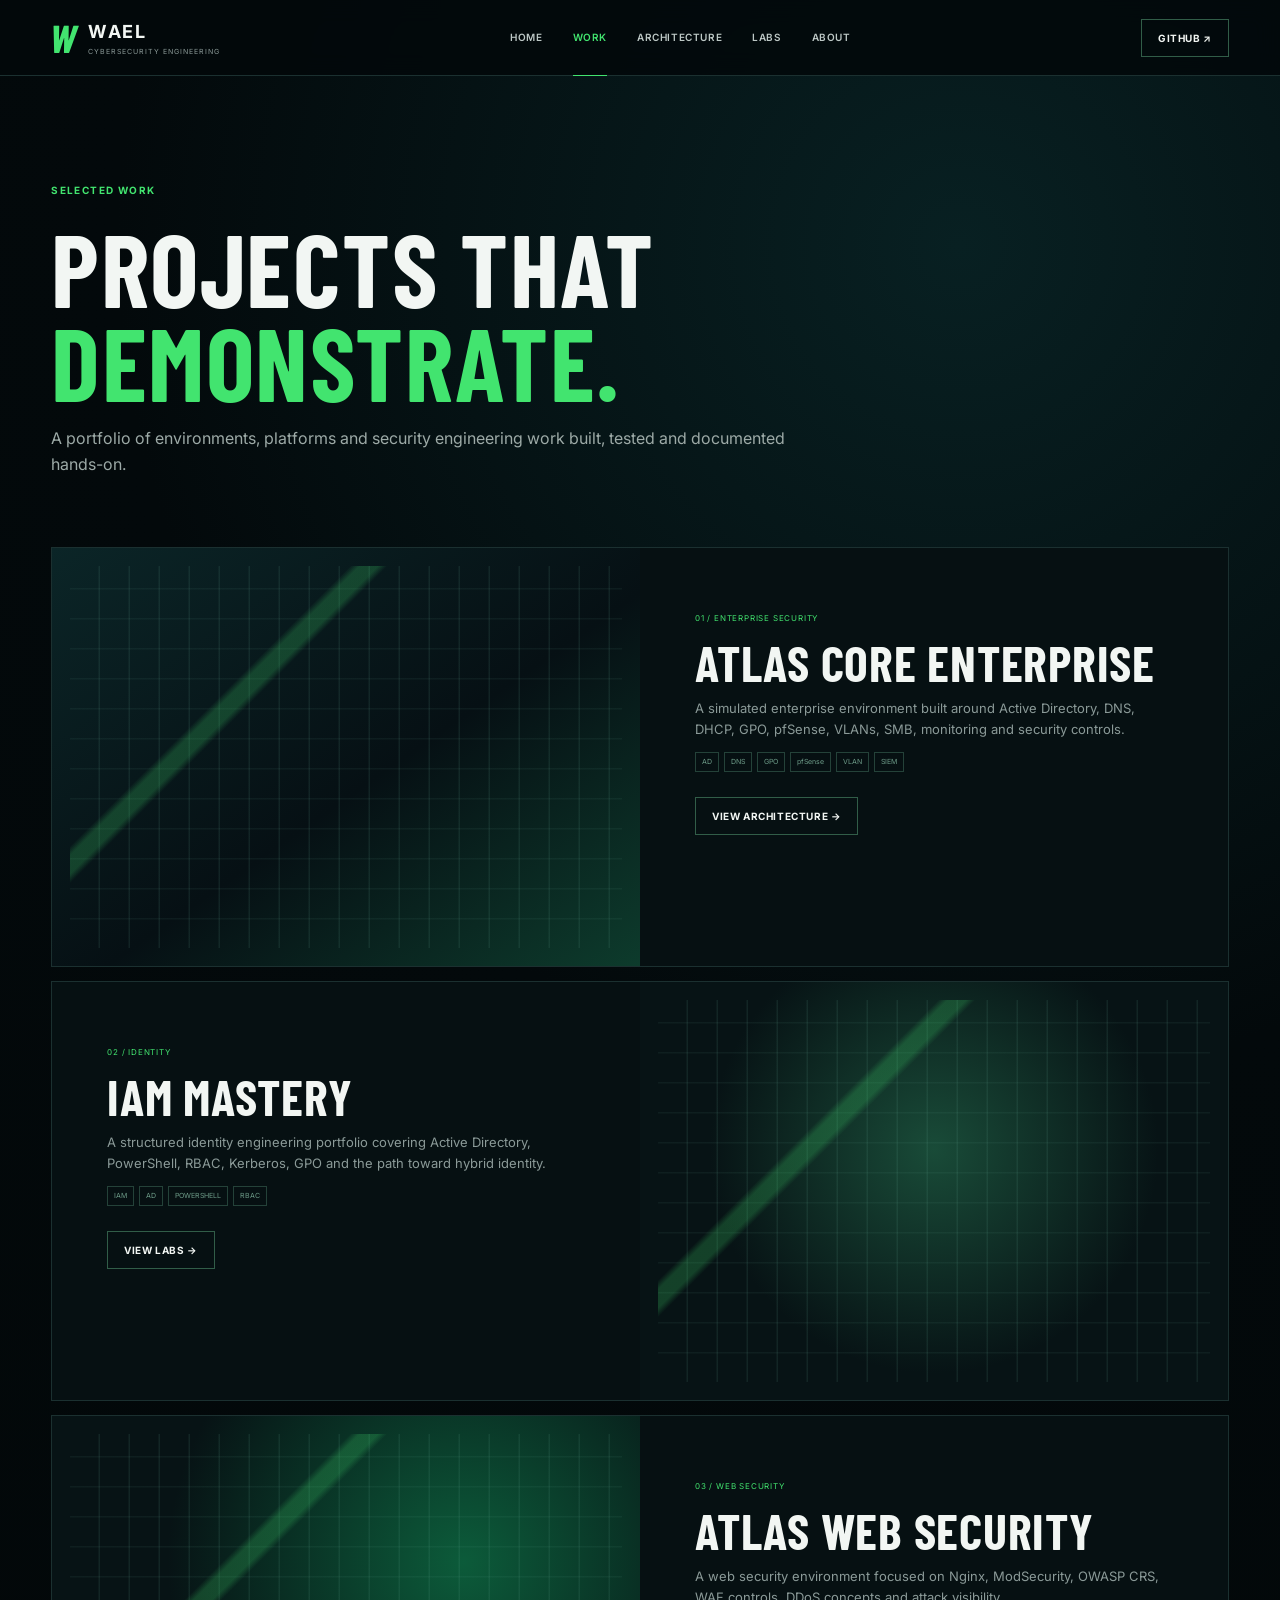
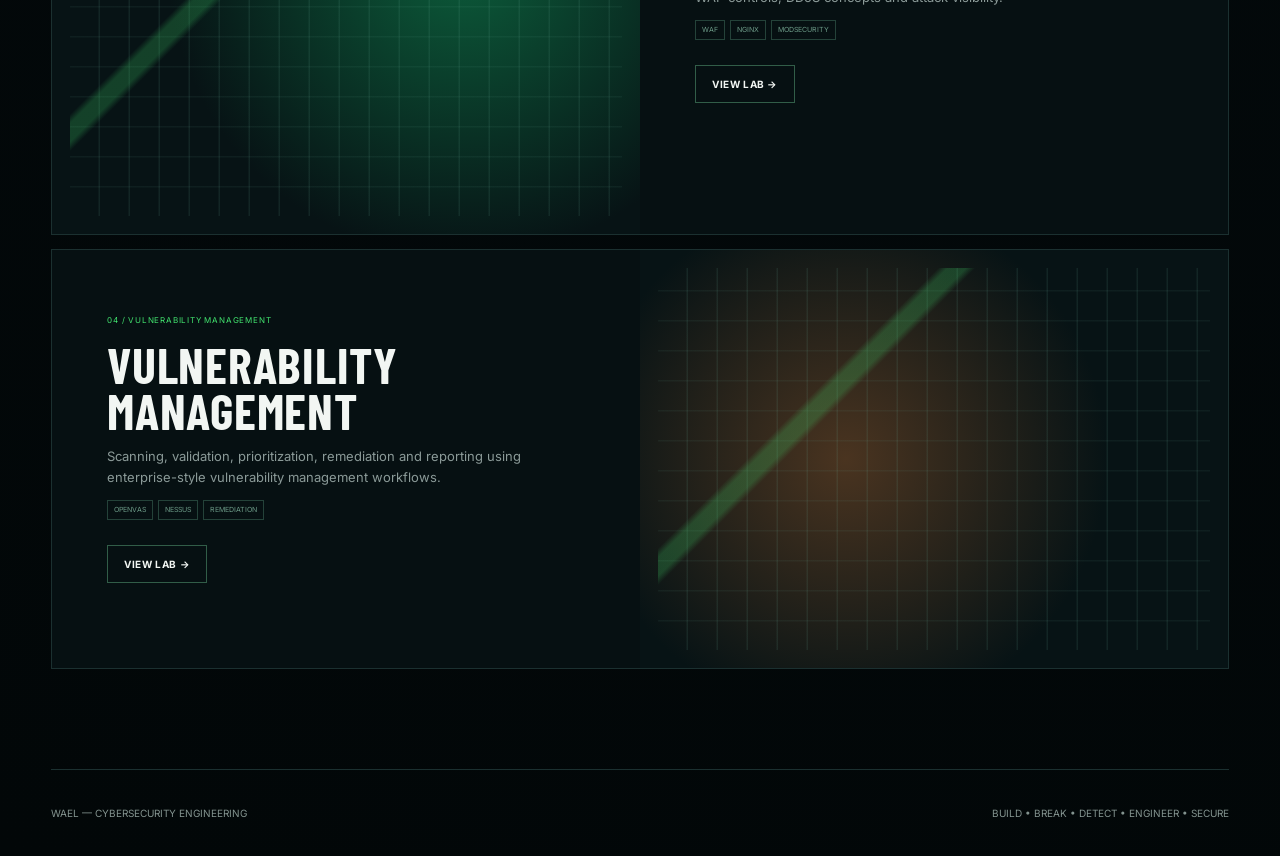
==== projects.html @ 9ad76ec5 "Add files via upload" ====
<!DOCTYPE html><html lang="en"><head><meta charset="UTF-8"><meta name="viewport" content="width=device-width, initial-scale=1.0"><title>Work | WAEL</title><link rel="stylesheet" href="css/style.css"></head><body>
<header class="nav"> <a class="brand" href="index.html"><span class="mark">W</span><span><b>WAEL</b><small>CYBERSECURITY ENGINEERING</small></span></a><nav><a href="index.html">HOME</a><a class="active" href="projects.html">WORK</a><a href="architecture.html">ARCHITECTURE</a><a href="labs.html">LABS</a><a href="about.html">ABOUT</a></nav><div class="nav-actions"><a class="github" href="https://github.com/" target="_blank">GITHUB ↗</a></div></header>
<main class="page container"><span class="eyebrow">SELECTED WORK</span><h1 class="page-title">PROJECTS THAT <span>DEMONSTRATE.</span></h1><p class="lead">A portfolio of environments, platforms and security engineering work built, tested and documented hands-on.</p>
<div class="case-list">
<article id="atlas" class="case"><div class="case-visual atlas"></div><div><span class="tag">01 / ENTERPRISE SECURITY</span><h2>ATLAS CORE ENTERPRISE</h2><p>A simulated enterprise environment built around Active Directory, DNS, DHCP, GPO, pfSense, VLANs, SMB, monitoring and security controls.</p><div class="chips"><i>AD</i><i>DNS</i><i>GPO</i><i>pfSense</i><i>VLAN</i><i>SIEM</i></div><a class="btn" href="architecture.html">VIEW ARCHITECTURE →</a></div></article>
<article id="iam" class="case reverse"><div class="case-visual identity"></div><div><span class="tag">02 / IDENTITY</span><h2>IAM MASTERY</h2><p>A structured identity engineering portfolio covering Active Directory, PowerShell, RBAC, Kerberos, GPO and the path toward hybrid identity.</p><div class="chips"><i>IAM</i><i>AD</i><i>POWERSHELL</i><i>RBAC</i></div><a class="btn" href="labs.html">VIEW LABS →</a></div></article>
<article id="waf" class="case"><div class="case-visual waf"></div><div><span class="tag">03 / WEB SECURITY</span><h2>ATLAS WEB SECURITY</h2><p>A web security environment focused on Nginx, ModSecurity, OWASP CRS, WAF controls, DDoS concepts and attack visibility.</p><div class="chips"><i>WAF</i><i>NGINX</i><i>MODSECURITY</i></div><a class="btn" href="labs.html">VIEW LAB →</a></div></article>
<article id="vuln" class="case reverse"><div class="case-visual vuln"></div><div><span class="tag">04 / VULNERABILITY MANAGEMENT</span><h2>VULNERABILITY MANAGEMENT</h2><p>Scanning, validation, prioritization, remediation and reporting using enterprise-style vulnerability management workflows.</p><div class="chips"><i>OPENVAS</i><i>NESSUS</i><i>REMEDIATION</i></div><a class="btn" href="labs.html">VIEW LAB →</a></div></article>
</div></main><footer class="footer container"><span>WAEL — CYBERSECURITY ENGINEERING</span><span>BUILD • BREAK • DETECT • ENGINEER • SECURE</span></footer><script src="js/main.js"></script></body></html>
---- css/style.css ----
@import url('https://fonts.googleapis.com/css2?family=Barlow+Condensed:wght@500;600;700&family=Inter:wght@400;500;600;700&display=swap');
:root{--bg:#03090b;--panel:#071215;--panel2:#0b171a;--line:#1b3030;--text:#f2f6f3;--muted:#8b9a98;--green:#42e46f;--green2:#1fb94b;--shadow:0 18px 50px rgba(0,0,0,.35)}
*{box-sizing:border-box}html{scroll-behavior:smooth}body{margin:0;background:radial-gradient(circle at 75% 10%,#082022 0,#03090b 35%,#020708 100%);color:var(--text);font-family:Inter,Arial,sans-serif;line-height:1.6}a{color:inherit;text-decoration:none}button{font:inherit}.container{width:min(1440px,92vw);margin:auto}.nav{height:76px;border-bottom:1px solid var(--line);display:flex;align-items:center;justify-content:space-between;padding:0 4vw;background:rgba(3,9,11,.88);backdrop-filter:blur(12px);position:sticky;top:0;z-index:20}.brand{display:flex;align-items:center;gap:10px}.brand b{font-size:18px;letter-spacing:.08em;display:block}.brand small{font-size:7px;letter-spacing:.14em;color:var(--muted);display:block}.mark{font-family:"Barlow Condensed";font-weight:700;font-size:39px;color:var(--green);line-height:1;transform:skew(-10deg)}nav{display:flex;gap:30px}nav a{font-size:10px;font-weight:600;color:#bdc8c6;letter-spacing:.06em;padding:30px 0;border-bottom:1px solid transparent}nav a:hover,nav a.active{color:var(--green);border-color:var(--green)}.nav-actions{display:flex;gap:10px;align-items:center}.github,.btn{border:1px solid #315d48;padding:10px 16px;font-size:10px;letter-spacing:.06em;font-weight:700}.github:hover,.btn:hover{border-color:var(--green);box-shadow:0 0 20px rgba(66,228,111,.1)}#themeBtn{background:none;border:1px solid var(--line);color:var(--text);width:38px;height:38px}
.hero{min-height:610px;display:grid;grid-template-columns:44% 56%;align-items:center;overflow:hidden}.hero-copy{padding:70px 20px 50px 0;position:relative;z-index:2}.eyebrow{font-size:10px;letter-spacing:.14em;color:var(--green);font-weight:700}.hero h1,.page-title,h2{font-family:"Barlow Condensed",sans-serif;line-height:.92;letter-spacing:.015em}.hero h1{font-size:clamp(54px,6.5vw,96px);margin:20px 0}.hero h1 em{font-style:normal;color:var(--green)}.hero p{max-width:500px;color:#b4c0bd;font-size:15px}.actions{display:flex;gap:12px;margin:30px 0}.btn.primary{background:var(--green);color:#031008;border-color:var(--green)}.scroll{font-size:9px;color:#61716e;letter-spacing:.12em}.hero-visual{height:520px;position:relative;overflow:hidden;background:linear-gradient(145deg,#061416,#020708 70%);border-left:1px solid var(--line)}.visual-grid{position:absolute;inset:0;background-image:linear-gradient(rgba(66,228,111,.08) 1px,transparent 1px),linear-gradient(90deg,rgba(66,228,111,.08) 1px,transparent 1px);background-size:42px 42px;transform:perspective(500px) rotateX(52deg) scale(1.4);transform-origin:center bottom;opacity:.45}.screen{position:absolute;border:1px solid #25483a;background:linear-gradient(145deg,#0b191b,#03090b);box-shadow:var(--shadow),0 0 30px rgba(66,228,111,.05);padding:13px;color:#9fb0ac;font-size:8px;letter-spacing:.08em}.screen span{color:var(--green)}.s1{width:48%;height:210px;left:8%;top:22%;transform:rotate(-4deg)}.s2{width:43%;height:175px;right:5%;top:15%;transform:rotate(5deg)}.s3{width:58%;height:130px;right:14%;bottom:12%;transform:rotate(-2deg)}.bars{height:130px;margin-top:20px;background:repeating-linear-gradient(0deg,transparent 0 14px,#1c3d32 15px),linear-gradient(90deg,#143525,#42e46f 42%,transparent 43%);opacity:.55}.graph{height:110px;margin-top:20px;background:linear-gradient(150deg,transparent 0 15%,#42e46f 16% 17%,transparent 18% 32%,#42e46f 33% 34%,transparent 35% 50%,#42e46f 51% 52%,transparent 53%),repeating-linear-gradient(0deg,transparent 0 19px,#17372e 20px)}.mapdots{font-size:24px;line-height:2;color:#245b40;margin-top:15px}.hero-glow{position:absolute;width:400px;height:400px;background:#0c5d38;filter:blur(130px);opacity:.2;right:0;bottom:-160px}
.metrics{display:grid;grid-template-columns:repeat(4,1fr);border:1px solid var(--line);background:#061013}.metrics>div{padding:28px;display:flex;gap:15px;border-right:1px solid var(--line)}.metrics>div:last-child{border:0}.metrics strong{font-family:"Barlow Condensed";font-size:40px;color:var(--green);line-height:1}.metrics span{font-size:10px;font-weight:700}.metrics small{color:var(--muted);font-weight:400}
.section{padding:95px 0}.section-head{display:flex;justify-content:space-between;align-items:end;margin-bottom:28px}.section-head h2{font-size:48px;margin:8px 0 0}.section-head h2 span,h2 span,.page-title span{color:var(--green)}.section-head>a{color:var(--green);font-size:10px}.project-grid{display:grid;grid-template-columns:repeat(4,1fr);gap:14px}.project-card,.lab-card{border:1px solid var(--line);background:linear-gradient(160deg,#0a1719,#050c0e);padding:12px;transition:.25s;box-shadow:0 8px 25px rgba(0,0,0,.2)}.project-card:hover,.lab-card:hover{transform:translateY(-5px);border-color:#356849}.project-img,.lab-img,.case-visual{height:190px;border:1px solid #18342d;margin-bottom:16px;position:relative;overflow:hidden;background-color:#071315}.project-img:after,.lab-img:after,.case-visual:after{content:"";position:absolute;inset:18px;background:linear-gradient(135deg,transparent 30%,rgba(66,228,111,.22) 31% 33%,transparent 34%),repeating-linear-gradient(90deg,transparent 0 28px,rgba(100,170,150,.12) 29px 30px),repeating-linear-gradient(0deg,transparent 0 28px,rgba(100,170,150,.08) 29px 30px)}.identity{background:radial-gradient(circle at 50% 40%,#194b38,#071315 58%)}.waf{background:radial-gradient(circle at 70% 35%,#0c5b3a,#071315 60%)}.vuln{background:radial-gradient(circle at 35% 50%,#4a3420,#071315 60%)}.atlas{background:linear-gradient(145deg,#0b2527,#061014 55%,#0d3b2c)}.project-card h3,.lab-card h3{font-size:12px;margin:7px 0}.project-card p{font-size:11px;color:var(--muted);min-height:62px}.tag{font-size:8px;color:var(--green);letter-spacing:.1em}.chips{display:flex;flex-wrap:wrap;gap:5px}.chips i{font-style:normal;border:1px solid #244239;color:#6c9a87;padding:3px 6px;font-size:7px}
.architecture-preview{display:grid;grid-template-columns:38% 62%;border:1px solid var(--line);background:#061012;min-height:480px}.arch-copy{padding:50px}.arch-copy h2{font-size:48px;margin:12px 0}.arch-copy p{font-size:12px;color:var(--muted)}.arch-copy ul{list-style:none;padding:0;margin:25px 0}.arch-copy li{font-size:10px;padding:6px 0}.arch-copy li:before{content:"✓";color:var(--green);margin-right:10px}.architecture-map{position:relative;background-image:linear-gradient(rgba(66,228,111,.06) 1px,transparent 1px),linear-gradient(90deg,rgba(66,228,111,.06) 1px,transparent 1px);background-size:30px 30px;min-height:480px}.architecture-map .cloud,.architecture-map .fw,.node{position:absolute;border:1px solid #2c5846;background:#09191a;padding:12px;text-align:center;font-size:10px;box-shadow:0 0 20px rgba(0,0,0,.3)}.cloud{top:40px;left:44%;font-size:30px!important;color:#a7bab4}.cloud small,.fw small,.node small{display:block;color:var(--muted);font-size:7px}.fw{top:160px;left:43%;color:var(--green)}.n1{top:280px;left:12%}.n2{top:280px;left:38%}.n3{top:280px;right:28%}.n4{top:280px;right:7%}.line{position:absolute;background:#3c9e63;opacity:.5;height:1px}.l1{top:133px;left:49%;height:30px;width:1px}.l2{top:218px;left:18%;width:67%}.l3{top:218px;left:49%;height:60px;width:1px}
.lab-grid{display:grid;grid-template-columns:repeat(4,1fr);gap:14px}.lab-card{padding:0 0 16px}.lab-card h3,.lab-card small{display:block;margin-left:14px}.lab-card small{color:var(--muted);font-size:9px}.lab-img{height:160px;margin:0 0 13px;border:0}.ad{background:linear-gradient(135deg,#09252a,#071112)}.soc{background:linear-gradient(135deg,#0a2520,#071112)}.web{background:linear-gradient(135deg,#123b2a,#071112)}.vulnlab{background:linear-gradient(135deg,#332515,#071112)}.powershell{background:linear-gradient(135deg,#122c3d,#071112)}.red{background:linear-gradient(135deg,#3d1015,#071112)}
.split{display:grid;grid-template-columns:1fr 1fr;gap:14px}.philosophy,.about-mini{border:1px solid var(--line);background:#061012;padding:38px}.philosophy h2,.about-mini h2{font-size:40px;margin:12px 0}.philosophy p,.about-mini p{font-size:11px;color:var(--muted)}.flow{display:flex;gap:8px;align-items:center;flex-wrap:wrap;margin-top:30px}.flow b{font-size:9px;border:1px solid #244239;padding:10px;color:#a7b8b3}.flow i{color:var(--green);font-style:normal}.about-mini{display:grid;grid-template-columns:40% 60%;gap:22px}.portrait{min-height:250px;background:linear-gradient(145deg,#183b36,#071112);border:1px solid #234d3e;position:relative;overflow:hidden}.portrait:before{content:"WAEL";position:absolute;bottom:10px;left:12px;color:#6ce58b;font-family:"Barlow Condensed";font-size:42px;opacity:.45}.gallery{padding:20px 0 90px}.gallery-grid{display:grid;grid-template-columns:2fr 1fr 1fr;grid-template-rows:160px 160px;gap:8px}.shot{border:1px solid var(--line);display:flex;align-items:end;padding:14px;font-size:9px;letter-spacing:.08em;color:#b5c4c0;background:linear-gradient(145deg,#0b2021,#061011)}.shot.one{grid-row:span 2;background:radial-gradient(circle at 30% 20%,#15503b,#061011 65%)}.shot.two{background:radial-gradient(circle,#15412e,#061011)}.shot.three{background:radial-gradient(circle,#4a3520,#061011)}.shot.four{background:radial-gradient(circle,#5c151d,#061011)}.shot.five{background:radial-gradient(circle,#173b53,#061011)}
.footer{border-top:1px solid var(--line);padding:35px 0;display:flex;align-items:center;justify-content:space-between;gap:20px;color:#83938f;font-size:10px}.footer a{color:var(--green);margin-left:16px}.footer small{color:#3e6651}
.page{padding:100px 0}.page-title{font-size:clamp(55px,8vw,105px);margin:18px 0}.lead{max-width:760px;color:#9daaa7;font-size:16px}.case-list{margin-top:70px;display:grid;gap:14px}.case{display:grid;grid-template-columns:1fr 1fr;border:1px solid var(--line);background:#061012;min-height:420px}.case.reverse .case-visual{order:2}.case>div:last-child{padding:55px}.case h2{font-size:50px;margin:10px 0}.case p{color:var(--muted);font-size:13px}.case .btn{display:inline-block;margin-top:25px}.case-visual{height:auto;margin:0;border:0}.big-arch{border:1px solid var(--line);margin-top:60px}.architecture-map.large{min-height:650px}.architecture-map.large .cloud{top:55px}.architecture-map.large .fw{top:205px}.architecture-map.large .n1{top:360px}.architecture-map.large .n2{top:360px}.architecture-map.large .n3{top:360px}.architecture-map.large .n4{top:360px}.architecture-map.large .n5{bottom:50px;left:44%}.principles{display:grid;grid-template-columns:repeat(4,1fr);gap:14px;margin-top:14px}.principles>div{border:1px solid var(--line);padding:28px;background:#061012}.principles span{color:var(--green);font-size:10px}.principles h3{font-size:13px}.principles p{color:var(--muted);font-size:10px}.filter{display:flex;gap:8px;margin:40px 0 20px}.filter button{background:#071215;color:#8fa19c;border:1px solid var(--line);padding:9px 14px;font-size:9px}.filter .selected{color:#031008;background:var(--green);border-color:var(--green)}.lab-grid.big{grid-template-columns:repeat(3,1fr)}.lab-grid.big .lab-img{height:230px}.about-layout{display:grid;grid-template-columns:42% 58%;gap:40px;margin-top:60px}.portrait.large{height:560px}.about-layout p{color:#a4b0ad;font-size:14px}.skill-list{margin-top:35px}.skill-list div{display:flex;justify-content:space-between;border-bottom:1px solid var(--line);padding:12px 0;font-size:11px}.skill-list span{color:var(--green);letter-spacing:.2em}.journey{margin-top:90px}.timeline{display:grid;grid-template-columns:repeat(5,1fr);margin-top:35px;border-top:1px solid #2c5945}.timeline div{padding:25px 12px;border-right:1px solid var(--line)}.timeline b{display:block;color:var(--green);font-size:10px}.timeline strong{display:block;font-size:11px;margin:8px 0}.timeline small{color:var(--muted);font-size:9px}
@media(max-width:900px){nav{gap:12px}.hero{grid-template-columns:1fr}.hero-visual{height:420px}.project-grid,.lab-grid,.lab-grid.big{grid-template-columns:repeat(2,1fr)}.architecture-preview,.split,.case,.about-layout{grid-template-columns:1fr}.case.reverse .case-visual{order:0}.case-visual{height:320px}.metrics{grid-template-columns:repeat(2,1fr)}.principles{grid-template-columns:repeat(2,1fr)}.timeline{grid-template-columns:1fr}.footer{flex-wrap:wrap}.nav-actions{display:none}}
@media(max-width:600px){.nav{height:auto;min-height:70px;padding:12px 4vw;flex-wrap:wrap;gap:10px}.nav nav{order:3;width:100%;overflow:auto}.nav nav a{padding:8px 0;font-size:8px}.hero h1{font-size:54px}.project-grid,.lab-grid,.lab-grid.big,.metrics,.principles{grid-template-columns:1fr}.architecture-preview{display:block}.arch-copy{padding:30px}.architecture-map{min-height:420px}.section{padding:60px 0}.section-head{display:block}.section-head>a{display:inline-block;margin-top:10px}.gallery-grid{grid-template-columns:1fr 1fr;grid-template-rows:140px 140px 140px}.shot.one{grid-row:span 1;grid-column:span 2}.about-layout{gap:20px}.portrait.large{height:360px}.case>div:last-child{padding:30px}.case h2{font-size:40px}.page{padding:70px 0}}

body.light{--bg:#f4f7f5;--panel:#fff;--panel2:#eef3f0;--line:#cfdad5;--text:#102019;--muted:#596963;background:#f4f7f5}body.light .nav{background:rgba(244,247,245,.9)}body.light .project-card,body.light .lab-card,body.light .architecture-preview,body.light .philosophy,body.light .about-mini,body.light .case,body.light .principles>div,body.light .big-arch{background:#fff}body.light .hero-visual,body.light .architecture-map{background-color:#eaf2ed}
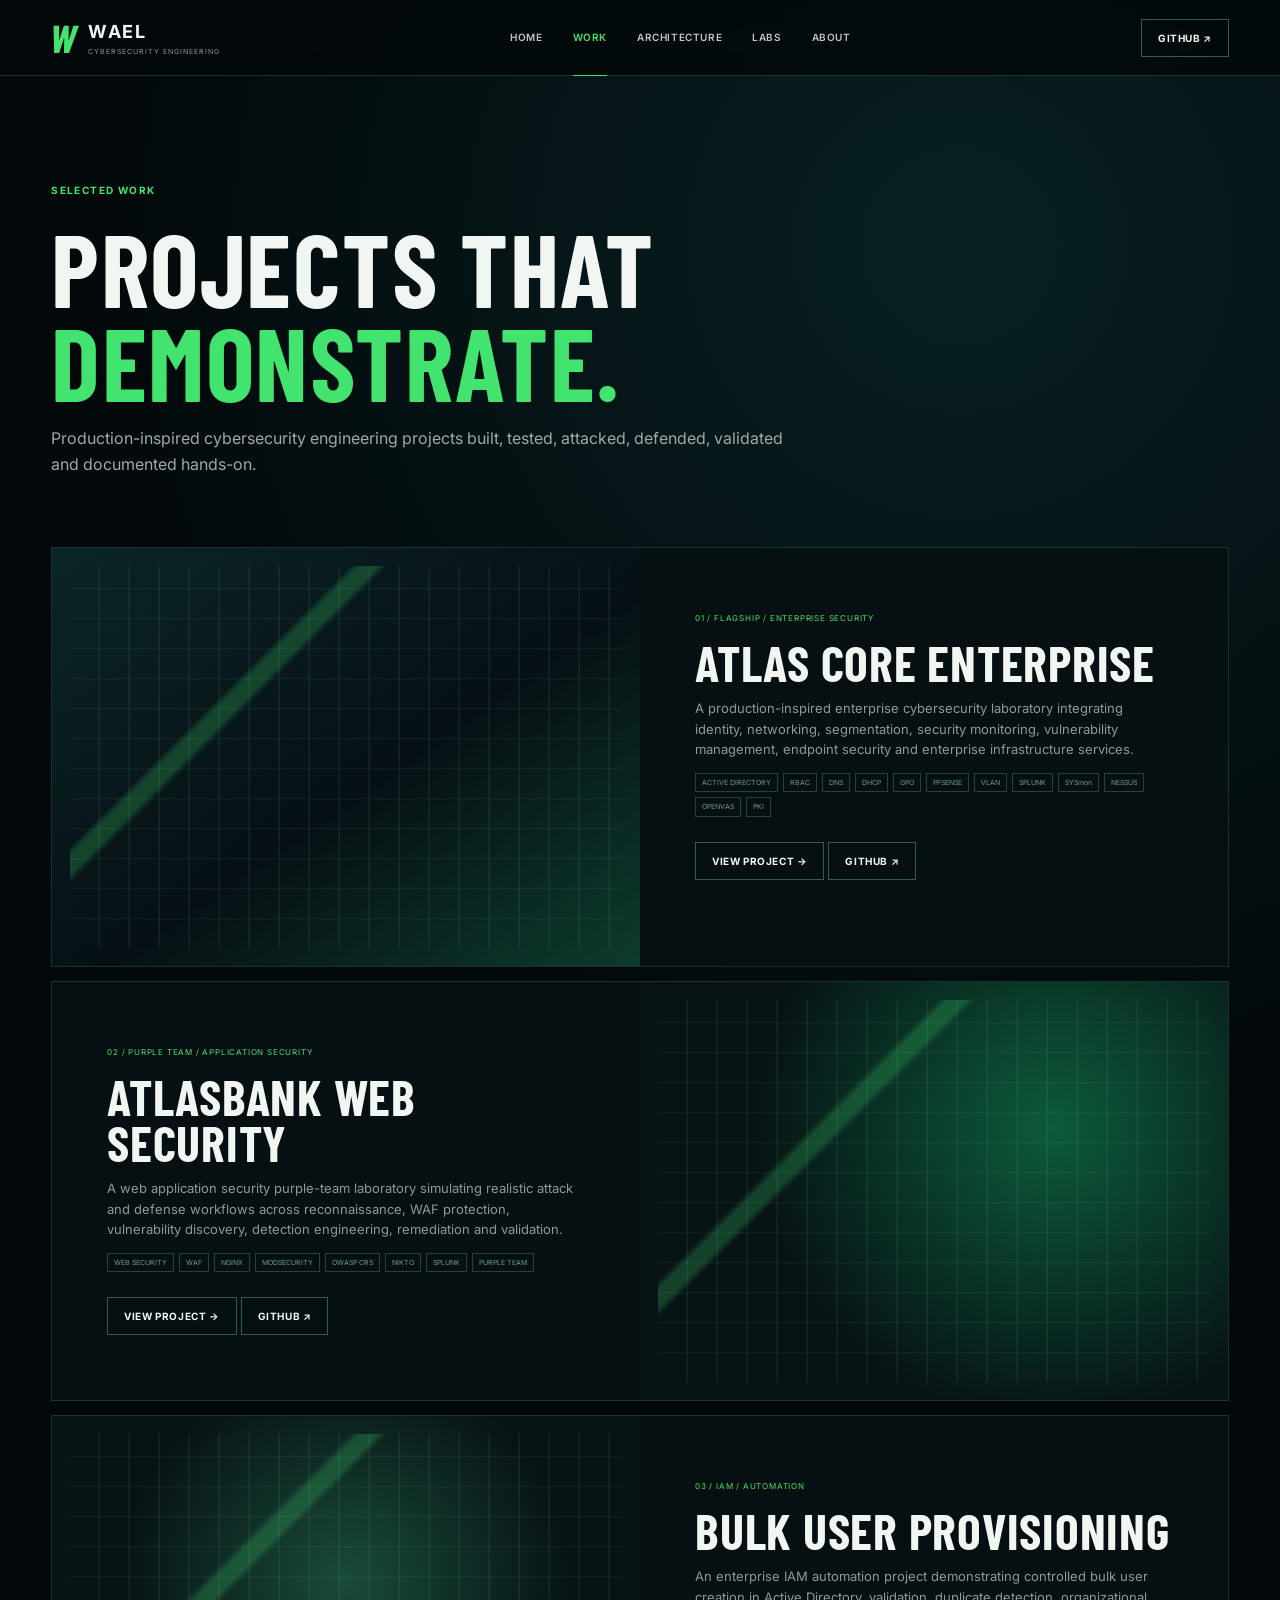
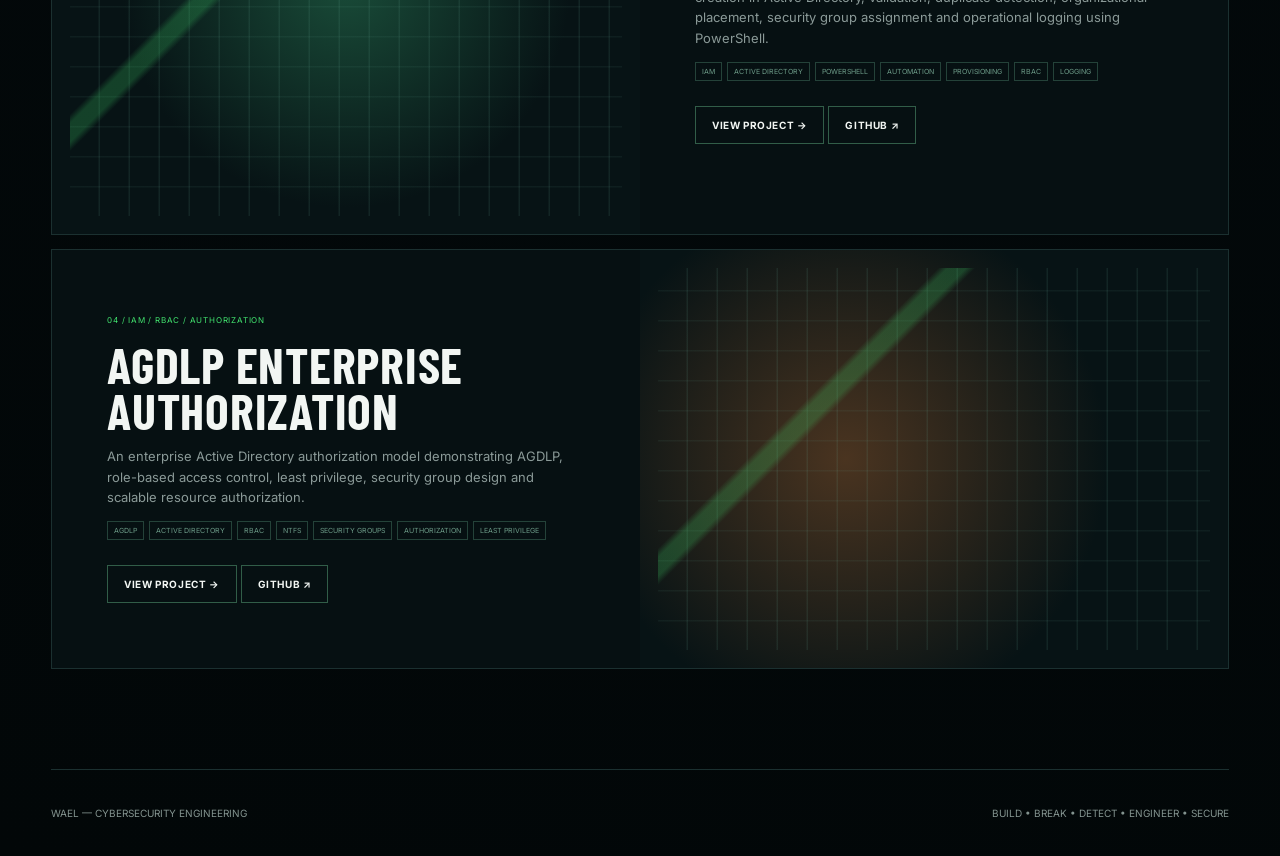
==== commit a6906ad9: "Add cybersecurity project portfolio pages" ====
--- a/projects.html
+++ b/projects.html
@@ -1,9 +1,286 @@
-<!DOCTYPE html><html lang="en"><head><meta charset="UTF-8"><meta name="viewport" content="width=device-width, initial-scale=1.0"><title>Work | WAEL</title><link rel="stylesheet" href="css/style.css"></head><body>
-<header class="nav"> <a class="brand" href="index.html"><span class="mark">W</span><span><b>WAEL</b><small>CYBERSECURITY ENGINEERING</small></span></a><nav><a href="index.html">HOME</a><a class="active" href="projects.html">WORK</a><a href="architecture.html">ARCHITECTURE</a><a href="labs.html">LABS</a><a href="about.html">ABOUT</a></nav><div class="nav-actions"><a class="github" href="https://github.com/" target="_blank">GITHUB ↗</a></div></header>
-<main class="page container"><span class="eyebrow">SELECTED WORK</span><h1 class="page-title">PROJECTS THAT <span>DEMONSTRATE.</span></h1><p class="lead">A portfolio of environments, platforms and security engineering work built, tested and documented hands-on.</p>
-<div class="case-list">
-<article id="atlas" class="case"><div class="case-visual atlas"></div><div><span class="tag">01 / ENTERPRISE SECURITY</span><h2>ATLAS CORE ENTERPRISE</h2><p>A simulated enterprise environment built around Active Directory, DNS, DHCP, GPO, pfSense, VLANs, SMB, monitoring and security controls.</p><div class="chips"><i>AD</i><i>DNS</i><i>GPO</i><i>pfSense</i><i>VLAN</i><i>SIEM</i></div><a class="btn" href="architecture.html">VIEW ARCHITECTURE →</a></div></article>
-<article id="iam" class="case reverse"><div class="case-visual identity"></div><div><span class="tag">02 / IDENTITY</span><h2>IAM MASTERY</h2><p>A structured identity engineering portfolio covering Active Directory, PowerShell, RBAC, Kerberos, GPO and the path toward hybrid identity.</p><div class="chips"><i>IAM</i><i>AD</i><i>POWERSHELL</i><i>RBAC</i></div><a class="btn" href="labs.html">VIEW LABS →</a></div></article>
-<article id="waf" class="case"><div class="case-visual waf"></div><div><span class="tag">03 / WEB SECURITY</span><h2>ATLAS WEB SECURITY</h2><p>A web security environment focused on Nginx, ModSecurity, OWASP CRS, WAF controls, DDoS concepts and attack visibility.</p><div class="chips"><i>WAF</i><i>NGINX</i><i>MODSECURITY</i></div><a class="btn" href="labs.html">VIEW LAB →</a></div></article>
-<article id="vuln" class="case reverse"><div class="case-visual vuln"></div><div><span class="tag">04 / VULNERABILITY MANAGEMENT</span><h2>VULNERABILITY MANAGEMENT</h2><p>Scanning, validation, prioritization, remediation and reporting using enterprise-style vulnerability management workflows.</p><div class="chips"><i>OPENVAS</i><i>NESSUS</i><i>REMEDIATION</i></div><a class="btn" href="labs.html">VIEW LAB →</a></div></article>
-</div></main><footer class="footer container"><span>WAEL — CYBERSECURITY ENGINEERING</span><span>BUILD • BREAK • DETECT • ENGINEER • SECURE</span></footer><script src="js/main.js"></script></body></html>+
+<!DOCTYPE html>
+<html lang="en">
+<head>
+<meta charset="UTF-8">
+<meta name="viewport" content="width=device-width, initial-scale=1.0">
+<title>Projects | WAEL</title>
+<link rel="stylesheet" href="css/style.css">
+</head>
+
+<body>
+
+<header class="nav">
+    <a class="brand" href="index.html">
+        <span class="mark">W</span>
+        <span>
+            <b>WAEL</b>
+            <small>CYBERSECURITY ENGINEERING</small>
+        </span>
+    </a>
+
+    <nav>
+        <a href="index.html">HOME</a>
+        <a class="active" href="projects.html">WORK</a>
+        <a href="architecture.html">ARCHITECTURE</a>
+        <a href="labs.html">LABS</a>
+        <a href="about.html">ABOUT</a>
+    </nav>
+
+    <div class="nav-actions">
+        <a class="github" href="https://github.com/wael-sktch" target="_blank">
+            GITHUB ↗
+        </a>
+    </div>
+</header>
+
+
+<main class="page container">
+
+    <span class="eyebrow">SELECTED WORK</span>
+
+    <h1 class="page-title">
+        PROJECTS THAT <span>DEMONSTRATE.</span>
+    </h1>
+
+    <p class="lead">
+        Production-inspired cybersecurity engineering projects built,
+        tested, attacked, defended, validated and documented hands-on.
+    </p>
+
+
+    <div class="case-list">
+
+
+        <!-- PROJECT 01 -->
+
+        <article id="atlas-core" class="case">
+
+            <div class="case-visual atlas"></div>
+
+            <div>
+
+                <span class="tag">
+                    01 / FLAGSHIP / ENTERPRISE SECURITY
+                </span>
+
+                <h2>
+                    ATLAS CORE ENTERPRISE
+                </h2>
+
+                <p>
+                    A production-inspired enterprise cybersecurity laboratory
+                    integrating identity, networking, segmentation, security
+                    monitoring, vulnerability management, endpoint security
+                    and enterprise infrastructure services.
+                </p>
+
+                <div class="chips">
+                    <i>ACTIVE DIRECTORY</i>
+                    <i>RBAC</i>
+                    <i>DNS</i>
+                    <i>DHCP</i>
+                    <i>GPO</i>
+                    <i>PFSENSE</i>
+                    <i>VLAN</i>
+                    <i>SPLUNK</i>
+                    <i>SYSmon</i>
+                    <i>NESSUS</i>
+                    <i>OPENVAS</i>
+                    <i>PKI</i>
+                </div>
+
+                <a
+                    class="btn"
+                    href="projects/agdlp.html">
+                    VIEW PROJECT →
+                </a>
+
+                <a
+                    class="btn"
+                    href="https://github.com/wael-sktch/atlas-core-enterprise"
+                    target="_blank">
+                    GITHUB ↗
+                </a>
+
+            </div>
+
+        </article>
+
+
+        <!-- PROJECT 02 -->
+
+        <article id="atlasbank" class="case reverse">
+
+            <div class="case-visual waf"></div>
+
+            <div>
+
+                <span class="tag">
+                    02 / PURPLE TEAM / APPLICATION SECURITY
+                </span>
+
+                <h2>
+                    ATLASBANK WEB SECURITY
+                </h2>
+
+                <p>
+                    A web application security purple-team laboratory
+                    simulating realistic attack and defense workflows
+                    across reconnaissance, WAF protection, vulnerability
+                    discovery, detection engineering, remediation and
+                    validation.
+                </p>
+
+                <div class="chips">
+                    <i>WEB SECURITY</i>
+                    <i>WAF</i>
+                    <i>NGINX</i>
+                    <i>MODSECURITY</i>
+                    <i>OWASP CRS</i>
+                    <i>NIKTO</i>
+                    <i>SPLUNK</i>
+                    <i>PURPLE TEAM</i>
+                </div>
+
+                <a
+                    class="btn"
+                    href="projects/atlasbank-security.html">
+                    VIEW PROJECT →
+                </a>
+
+                <a
+                    class="btn"
+                    href="https://github.com/wael-sktch/AtlasBank-Web-Security-Purple-Team-Lab-"
+                    target="_blank">
+                    GITHUB ↗
+                </a>
+
+            </div>
+
+        </article>
+
+
+        <!-- PROJECT 03 -->
+
+        <article id="bulk-provisioning" class="case">
+
+            <div class="case-visual identity"></div>
+
+            <div>
+
+                <span class="tag">
+                    03 / IAM / AUTOMATION
+                </span>
+
+                <h2>
+                    BULK USER PROVISIONING
+                </h2>
+
+                <p>
+                    An enterprise IAM automation project demonstrating
+                    controlled bulk user creation in Active Directory,
+                    validation, duplicate detection, organizational
+                    placement, security group assignment and operational
+                    logging using PowerShell.
+                </p>
+
+                <div class="chips">
+                    <i>IAM</i>
+                    <i>ACTIVE DIRECTORY</i>
+                    <i>POWERSHELL</i>
+                    <i>AUTOMATION</i>
+                    <i>PROVISIONING</i>
+                    <i>RBAC</i>
+                    <i>LOGGING</i>
+                </div>
+
+                <a
+                    class="btn"
+                    href="projects/bulk-user-provisioning.html">
+                    VIEW PROJECT →
+                </a>
+
+                <a
+                    class="btn"
+                    href="https://github.com/wael-sktch/Lab-11-Bulk-User-Provisioning"
+                    target="_blank">
+                    GITHUB ↗
+                </a>
+
+            </div>
+
+        </article>
+
+
+        <!-- PROJECT 04 -->
+
+        <article id="agdlp" class="case reverse">
+            <div class="case-visual vuln"></div>
+
+            <div>
+
+                <span class="tag">
+                    04 / IAM / RBAC / AUTHORIZATION
+                </span>
+
+                <h2>
+                    AGDLP ENTERPRISE AUTHORIZATION
+                </h2>
+
+                <p>
+                    An enterprise Active Directory authorization model
+                    demonstrating AGDLP, role-based access control,
+                    least privilege, security group design and scalable
+                    resource authorization.
+                </p>
+
+                <div class="chips">
+                    <i>AGDLP</i>
+                    <i>ACTIVE DIRECTORY</i>
+                    <i>RBAC</i>
+                    <i>NTFS</i>
+                    <i>SECURITY GROUPS</i>
+                    <i>AUTHORIZATION</i>
+                    <i>LEAST PRIVILEGE</i>
+                </div>
+
+                <a
+                    class="btn"
+                    href="projects/agdlp.html">
+                    VIEW PROJECT →
+                </a>
+
+                <a
+                    class="btn"
+                    href="https://github.com/wael-sktch/AGDLP-Enterprise-Authorization-Model"
+                    target="_blank">
+                    GITHUB ↗
+                </a>
+
+            </div>
+
+        </article>
+
+
+    </div>
+
+</main>
+
+
+<footer class="footer container">
+
+    <span>
+        WAEL — CYBERSECURITY ENGINEERING
+    </span>
+
+    <span>
+        BUILD • BREAK • DETECT • ENGINEER • SECURE
+    </span>
+
+</footer>
+
+<script src="js/main.js"></script>
+
+</body>
+</html>
